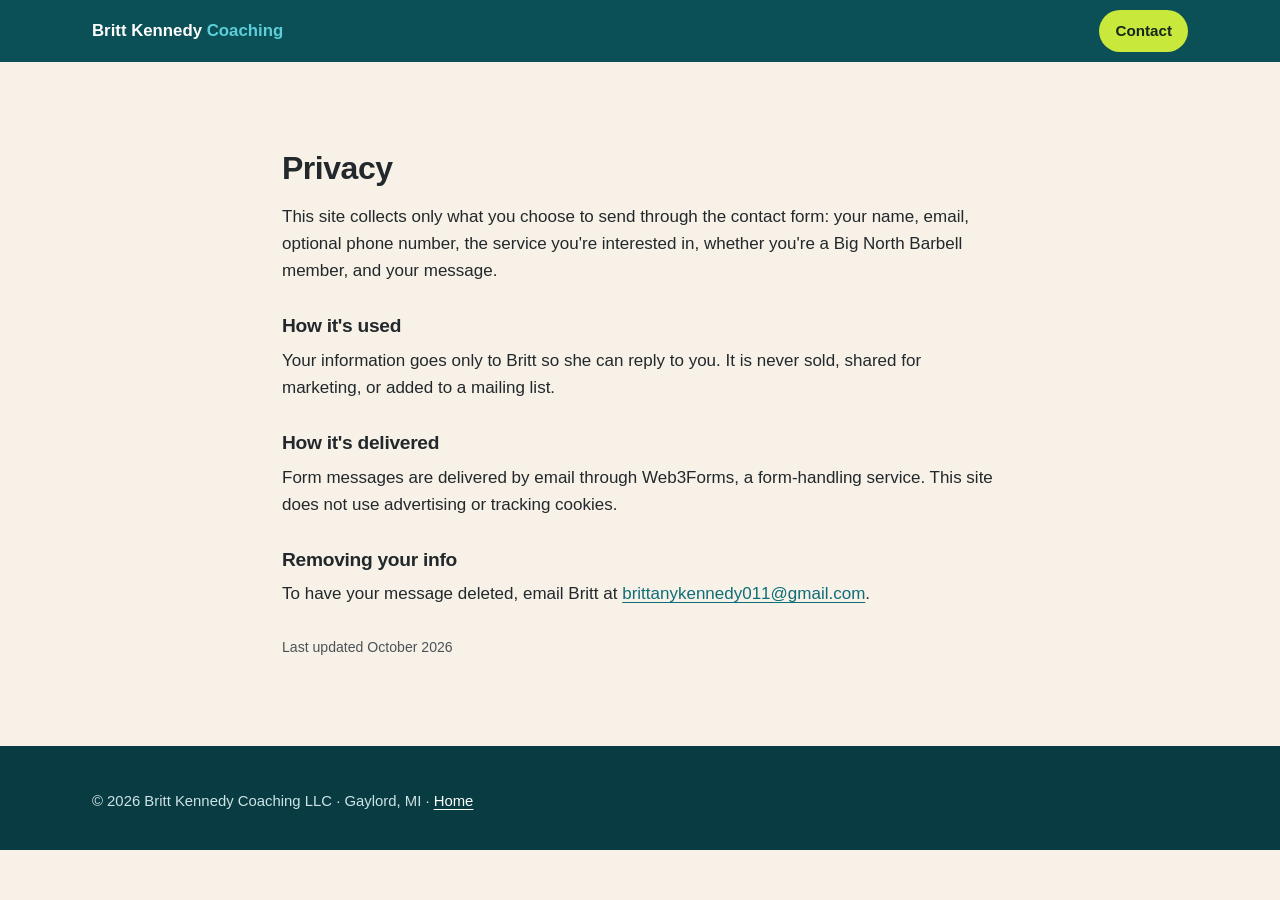
==== privacy.html @ 1f069a5f "Britt Kennedy Coaching site (preview)" ====
<!doctype html>
<html lang="en">
<head>
<meta charset="utf-8">
<meta name="viewport" content="width=device-width, initial-scale=1">
<title>Privacy | Britt Kennedy Coaching</title>
<meta name="description" content="How Britt Kennedy Coaching handles information sent through the contact form.">
<meta name="robots" content="noindex, nofollow"><!-- TEMPORARY: remove when brittkennedycoaching.com is connected -->
<link rel="canonical" href="https://brittkennedycoaching.com/privacy.html">
<link rel="icon" href="data:image/svg+xml,%3Csvg xmlns='http://www.w3.org/2000/svg' viewBox='0 0 32 32'%3E%3Crect width='32' height='32' rx='6' fill='%230b4f57'/%3E%3Ctext x='16' y='22' font-family='Arial' font-size='15' font-weight='700' fill='white' text-anchor='middle'%3EBK%3C/text%3E%3C/svg%3E">
<link rel="stylesheet" href="styles.css">
</head>
<body style="padding-bottom:0">
<header class="site-header"><div class="wrap header-inner"><a class="brand" href="index.html">Britt Kennedy <span>Coaching</span></a><nav aria-label="Main" style="display:flex"><a href="index.html#contact" class="nav-cta">Contact</a></nav></div></header>
<main class="section legal"><div class="wrap narrow">
<h1>Privacy</h1>
<p>This site collects only what you choose to send through the contact form: your name, email, optional phone number, the service you're interested in, whether you're a Big North Barbell member, and your message.</p>
<h2>How it's used</h2>
<p>Your information goes only to Britt so she can reply to you. It is never sold, shared for marketing, or added to a mailing list.</p>
<h2>How it's delivered</h2>
<!-- OPEN ITEM: update the processor name if a different form service is used. -->
<p>Form messages are delivered by email through Web3Forms, a form-handling service. This site does not use advertising or tracking cookies.</p>
<h2>Removing your info</h2>
<p>To have your message deleted, email Britt at <a href="mailto:brittanykennedy011@gmail.com">brittanykennedy011@gmail.com</a>.</p>
<p class="fine" style="text-align:left;margin-top:2em">Last updated October 2026</p>
</div></main>
<footer class="site-footer"><div class="wrap"><p>© 2026 Britt Kennedy Coaching LLC · Gaylord, MI · <a href="index.html">Home</a></p></div></footer>
</body>
</html>
---- styles.css ----
:root{
  /* ===== PALETTE (derived from Brittany's photos: aqua shorts/headband/bar, sand, neon yellow-green from her shoes in the squat video). Every color on the site is defined here. ===== */
  --aqua:#5ccfd9;          /* main brand color (card headers, frames, icons, accents on dark) */
  --aqua-2:#7dd9e3;        /* lighter aqua (text on deep teal, hover) */
  --aqua-soft:#d6f2f5;     /* aqua tint */
  --teal:#0b4f57;          /* primary brand (header, hero, dark cards) */
  --teal-2:#0e6e77;        /* primary, lighter (hover, couples and besties header, links) */
  --teal-deep:#083c42;     /* hero gradient end, footer */
  --teal-soft:#e0f5f7;     /* light tint (contact bg, icon bg) */
  --accent:#c8e83c;        /* shoe neon yellow-green: CTAs, featured card, offer band (dark text on it) */
  --accent-2:#d6f06a;      /* accent, lighter (hover, accent text on dark) */
  --accent-soft:#eef8c8;   /* accent tint (icon bg) */
  --accent-softer:#f5fbdf; /* accent tint (featured price boxes) */
  --accent-ink:#16261a;    /* text on accent */
  --accent-ink-2:#33450f;  /* secondary text on accent */
  --accent-text:#4f6300;   /* dark olive text on light bg (kickers), AA on sand/cream/aqua tint */
  --sand:#efe4d2;          /* warm section bg */
  --cream:#f7f1e7;         /* page bg */
  --white:#fff;
  --ink:#22282b;           /* body text */
  --muted:#4b5357;         /* secondary text */
  --on-dark:#d3ecef;       /* secondary text on teal */
  --on-dark-2:#cde3e6;     /* footer text */
  --line:#e2d5bf;          /* borders */
  --field-line:#c9cfd1;    /* form field borders */
  --error:#a12d1a;
  --glass:rgba(255,255,255,.1);
  --glass-2:rgba(255,255,255,.07);
  --glass-line:rgba(255,255,255,.25);
  --glass-line-2:rgba(255,255,255,.18);
  --glass-line-3:rgba(255,255,255,.15);
  --ghost-line:rgba(255,255,255,.7);
  --shadow:rgba(11,79,87,.12);
  --shadow-accent:rgba(200,232,60,.35);
  --shadow-dark:rgba(0,0,0,.25);
  --radius:14px; --wrap:1140px;
  --font:-apple-system,BlinkMacSystemFont,"Segoe UI",Roboto,"Helvetica Neue",Arial,sans-serif;
}
*,*::before,*::after{box-sizing:border-box}
html{scroll-behavior:smooth;-webkit-text-size-adjust:100%}
body{margin:0;font-family:var(--font);color:var(--ink);background:var(--cream);line-height:1.6;font-size:17px;padding-bottom:80px}
img{max-width:100%;height:auto;display:block}
a{color:var(--teal-2);text-underline-offset:3px}
h1,h2,h3{line-height:1.15;margin:0 0 .5em;letter-spacing:-.015em}
h2{font-size:clamp(1.7rem,4.5vw,2.5rem);font-weight:800}
h3{font-size:1.15rem;font-weight:700}
p{margin:0 0 1em}
.wrap{max-width:var(--wrap);margin:0 auto;padding:0 22px}
.narrow{max-width:760px}
.skip{position:absolute;left:-999px}.skip:focus{left:12px;top:12px;background:var(--white);padding:8px;z-index:99}
svg{width:100%;height:100%;fill:none;stroke:currentColor;stroke-width:2;stroke-linecap:round;stroke-linejoin:round}

/* header */
.site-header{position:sticky;top:0;background:var(--teal);z-index:10}
.header-inner{display:flex;align-items:center;justify-content:space-between;height:62px}
.brand{font-weight:800;color:var(--white);text-decoration:none;margin:0;font-size:1.05rem}
.brand span{color:var(--accent-2);font-weight:600}
nav{display:none;gap:26px;align-items:center}
nav a{color:var(--on-dark);text-decoration:none;font-size:.95rem;font-weight:500}
nav a:hover{color:var(--white)}
nav .nav-cta{background:var(--accent);color:var(--accent-ink);padding:9px 16px;border-radius:999px;font-weight:700}
nav .nav-cta:hover{background:var(--accent-2);color:var(--accent-ink)}

/* buttons */
.btn{display:inline-block;background:var(--teal);color:var(--white);text-decoration:none;font-weight:700;font-size:1rem;
  padding:14px 26px;border-radius:999px;border:2px solid transparent;cursor:pointer;font-family:inherit;transition:background .15s,transform .15s}
.btn:hover{background:var(--teal-2);transform:translateY(-1px)}
.btn-accent{background:var(--accent);color:var(--accent-ink)}
.btn-accent:hover{background:var(--accent-2)}
.btn-ghost{background:transparent;color:var(--white);border-color:var(--ghost-line)}
.btn-ghost:hover{background:var(--glass)}
.btn-dark{background:var(--teal);color:var(--white)}
.btn-block{display:block;width:100%;text-align:center}
.btn:disabled{opacity:.6;cursor:default}
.btn:focus-visible,a:focus-visible,input:focus-visible,select:focus-visible,textarea:focus-visible,summary:focus-visible{outline:3px solid var(--accent);outline-offset:3px}

/* hero */
.hero{background:linear-gradient(135deg,var(--teal) 0%,var(--teal-deep) 100%);color:var(--white);padding:48px 0 56px;position:relative;overflow:hidden}
.hero::after{content:"";position:absolute;right:-120px;top:-120px;width:380px;height:380px;border-radius:50%;background:var(--accent);opacity:.14}
.hero-grid{display:grid;gap:36px;position:relative;z-index:1}
.benefit{font-size:clamp(1.6rem,5.5vw,2.9rem);font-weight:800;line-height:1.1;letter-spacing:-.02em;margin-bottom:16px}
.hero h1{font-size:clamp(1rem,2.6vw,1.2rem);font-weight:700;color:var(--accent-2);text-transform:uppercase;letter-spacing:.06em;line-height:1.4;margin-bottom:14px}
.lede{font-size:1.1rem;color:var(--on-dark);max-width:46ch;margin-bottom:26px}
.hero-ctas{display:flex;flex-wrap:wrap;gap:12px;margin-bottom:26px}
.badges{list-style:none;padding:0;margin:0;display:flex;flex-wrap:wrap;gap:8px}
.badges li{font-size:.82rem;font-weight:600;background:var(--glass);border:1px solid var(--glass-line);padding:6px 12px;border-radius:999px}
.hero-photo{position:relative;max-width:460px;width:100%;justify-self:center}
.hero-photo::before{content:"";position:absolute;inset:16px -16px -16px 16px;border-radius:24px;background:var(--accent)}
.hero-photo img{position:relative;border-radius:24px;aspect-ratio:1/1;object-fit:cover;object-position:50% 30%;width:100%}

/* sections */
.section{padding:64px 0}
.sand{background:var(--sand)}
.teal{background:var(--teal);color:var(--white)}
.teal .kicker{color:var(--accent-2)}
.teal-soft{background:var(--teal-soft)}
.kicker{text-transform:uppercase;letter-spacing:.14em;font-size:.78rem;font-weight:800;color:var(--accent-text);margin-bottom:10px}
.section-sub{color:var(--muted);margin:-4px 0 30px;max-width:56ch}

/* who */
.who-grid{list-style:none;padding:0;margin:30px 0 0;display:grid;gap:16px}
.who-grid li{display:flex;gap:14px;align-items:flex-start;background:var(--white);border-radius:var(--radius);padding:20px;border:1px solid var(--line)}
.who-grid h3{margin-bottom:.25em;font-size:1.05rem}
.who-grid p{margin:0;color:var(--muted);font-size:.95rem}
.tick{flex:0 0 34px;height:34px;border-radius:50%;background:var(--accent);color:var(--accent-ink);padding:7px}

/* services */
.svc-grid{display:grid;gap:18px;margin-top:30px}
.svc{background:var(--white);border-radius:var(--radius);padding:26px 24px;border:1px solid var(--line);border-top:5px solid var(--teal)}
.svc:nth-child(2n){border-top-color:var(--accent)}
.icon{display:block;width:48px;height:48px;border-radius:12px;background:var(--teal-soft);color:var(--teal);padding:10px;margin-bottom:16px}
.svc:nth-child(2n) .icon{background:var(--accent-soft);color:var(--accent-text)}
.svc p{color:var(--muted);margin:0;font-size:.97rem}

/* steps */
.steps{list-style:none;padding:0;margin:30px 0 0;display:grid;gap:18px}
.steps li{background:var(--glass-2);border:1px solid var(--glass-line-2);border-radius:var(--radius);padding:24px}
.num{display:inline-grid;place-items:center;width:40px;height:40px;border-radius:50%;background:var(--accent);color:var(--accent-ink);font-weight:800;font-size:1.1rem;margin-bottom:12px}
.steps p{color:var(--on-dark);margin:0}

/* pricing */
.cards{display:grid;gap:22px}
.card{background:var(--white);border-radius:var(--radius);overflow:hidden;display:flex;flex-direction:column;box-shadow:0 6px 24px var(--shadow);border:1px solid var(--line)}
.card-head{background:var(--teal);color:var(--white);padding:22px 24px}
.card-head h3{margin-bottom:.3em}
.card-head p{margin:0;color:var(--on-dark);font-size:.93rem}
.card.featured{box-shadow:0 14px 36px var(--shadow-accent);border-color:var(--accent)}
.card.featured .card-head{background:var(--accent);color:var(--accent-ink)}
.card.featured .card-head p{color:var(--accent-ink-2)}
.card-body{padding:22px 24px 24px;display:flex;flex-direction:column;flex:1}
.prices{display:grid;grid-template-columns:1fr 1fr;gap:12px;margin:0 0 6px}
.prices div{background:var(--sand);border-radius:10px;padding:12px 14px}
.card.featured .prices div{background:var(--accent-softer)}
.prices dt{font-size:.78rem;text-transform:uppercase;letter-spacing:.08em;color:var(--muted);font-weight:700}
.prices dd{margin:2px 0 0;font-size:2rem;font-weight:800;color:var(--teal)}
.unit{color:var(--muted);font-size:.9rem;margin-bottom:20px;flex:1}
.notes{list-style:none;padding:0;margin:28px 0 0;display:grid;gap:8px;color:var(--muted)}
.notes li{padding-left:20px;position:relative}
.notes li::before{content:"";position:absolute;left:0;top:.6em;width:8px;height:8px;border-radius:50%;background:var(--accent)}

/* about */
.about-grid{display:grid;gap:36px;align-items:center}
.about-panel{background:var(--teal);color:var(--white);border-radius:24px;aspect-ratio:1/1;max-width:340px;width:100%;display:flex;flex-direction:column;justify-content:center;align-items:center;gap:10px;position:relative;overflow:hidden}
.about-panel::after{content:"";position:absolute;bottom:-60px;left:-60px;width:200px;height:200px;border-radius:50%;background:var(--accent);opacity:.9}
.initials{font-size:5rem;font-weight:800;letter-spacing:.04em;position:relative;z-index:1}
.panel-line{position:relative;z-index:1;text-align:center;color:var(--on-dark);font-weight:600}
.creds{list-style:none;padding:0;margin:0 0 26px;display:grid;gap:10px}
.creds li{padding-left:30px;position:relative;font-weight:500}
.creds li::before{content:"";position:absolute;left:0;top:.2em;width:20px;height:20px;border-radius:50%;background:var(--accent)}

/* gym */
.gym-grid{display:grid;gap:10px 40px}
.links{display:flex;flex-wrap:wrap;gap:12px 24px;font-weight:700}

/* faq */
.faq{display:grid;gap:12px;margin-top:24px}
.faq details{background:var(--white);border-radius:var(--radius);border:1px solid var(--line);padding:18px 22px}
.faq summary{font-weight:700;cursor:pointer;list-style:none;position:relative;padding-right:28px}
.faq summary::-webkit-details-marker{display:none}
.faq summary::after{content:"+";position:absolute;right:0;top:-2px;font-size:1.4rem;color:var(--accent-text);font-weight:700}
.faq details[open] summary::after{content:"–"}
.faq details p{margin:10px 0 0;color:var(--muted)}

/* offer band */
.offer-band{background:var(--accent);color:var(--accent-ink);padding:40px 0}
.offer-inner{display:grid;gap:18px;align-items:center}
.offer-title{font-size:clamp(1.4rem,4vw,1.9rem);font-weight:800;margin:0 0 4px;letter-spacing:-.01em}
.offer-band p{margin:0}

/* contact */
.contact-grid{display:grid;gap:32px}
.contact-list{list-style:none;padding:0;margin:20px 0 0;display:grid;gap:12px}
.contact-list li{display:flex;flex-direction:column}
.contact-list strong{font-size:.78rem;text-transform:uppercase;letter-spacing:.1em;color:var(--accent-text)}
.contact-list a{word-break:break-all}
form{display:grid;gap:18px;background:var(--white);border-radius:var(--radius);padding:24px;box-shadow:0 8px 28px var(--shadow)}
.row{display:grid;gap:18px}
.field{display:flex;flex-direction:column;gap:6px;border:0;padding:0;margin:0;min-width:0}
label,legend{font-weight:700;font-size:.95rem;padding:0}
.opt{font-weight:400;color:var(--muted)}
input[type=text],input[type=email],input[type=tel],select,textarea{
  font:inherit;font-size:16px;padding:12px 14px;border:1px solid var(--field-line);border-radius:10px;background:var(--white);color:var(--ink);width:100%}
textarea{resize:vertical}
.radios{display:flex;gap:20px;padding-top:10px}
.radios label{font-weight:400;display:flex;align-items:center;gap:6px}
.radios input{accent-color:var(--teal);width:18px;height:18px}
.hp{position:absolute!important;left:-9999px!important;opacity:0;height:0;width:0}
.fine{font-size:.88rem;color:var(--muted);text-align:center;margin:0}
.form-status{font-size:.95rem;color:var(--error);text-align:center;margin:0;min-height:1em}
.thanks{background:var(--white);border-radius:var(--radius);padding:32px;text-align:center;border-top:5px solid var(--accent)}
.thanks:focus{outline:none}

/* footer */
.site-footer{background:var(--teal-deep);color:var(--on-dark-2);padding:44px 0 30px;font-size:.93rem}
.site-footer a{color:var(--white)}
.footer-inner{display:grid;gap:22px}
.site-footer p{margin:0 0 6px}
.site-footer .brand{margin-bottom:8px}
.copy{font-size:.85rem;border-top:1px solid var(--glass-line-3);padding-top:18px}

.sticky-cta{position:fixed;left:16px;right:16px;bottom:14px;text-align:center;z-index:20;box-shadow:0 8px 24px var(--shadow-dark);transition:opacity .2s,transform .2s}
.sticky-cta.is-hidden{opacity:0;transform:translateY(20px);pointer-events:none}

.legal h1{font-size:2rem}
.legal h2{font-size:1.2rem;margin-top:1.6em}

@media (min-width:720px){
  body{padding-bottom:0}
  .sticky-cta{display:none}
  nav{display:flex}
  .section{padding:88px 0}
  .who-grid{grid-template-columns:1fr 1fr}
  .svc-grid{grid-template-columns:1fr 1fr}
  .steps{grid-template-columns:repeat(3,1fr);gap:24px}
  .row{grid-template-columns:1fr 1fr}
  .about-grid{grid-template-columns:320px 1fr;gap:60px}
  .gym-grid{grid-template-columns:1fr 1fr;align-items:end}
  .offer-inner{grid-template-columns:1fr auto}
  .footer-inner{grid-template-columns:1fr 1fr}
  .copy{grid-column:1/-1}
  form{padding:32px}
}
@media (min-width:960px){
  .hero{padding:80px 0 96px}
  .hero-grid{grid-template-columns:1.15fr .85fr;align-items:center;gap:56px}
  .who-grid{grid-template-columns:repeat(4,1fr)}
  .who-grid li{flex-direction:column}
  .svc-grid{grid-template-columns:repeat(4,1fr)}
  .cards{grid-template-columns:repeat(3,1fr);align-items:stretch}
  .card.featured{transform:translateY(-10px)}
  .contact-grid{grid-template-columns:.8fr 1.2fr;gap:56px}
}
@media (prefers-reduced-motion:reduce){html{scroll-behavior:auto}*{transition:none!important}}

/* confirmed-facts additions */
.unit-tight{color:var(--muted);font-size:.9rem;margin-bottom:12px}
.includes{list-style:none;padding:0;margin:0 0 20px;display:grid;gap:8px;flex:1;font-size:.93rem}
.includes li{padding-left:26px;position:relative}
.includes li::before{content:"";position:absolute;left:0;top:.2em;width:18px;height:18px;border-radius:50%;background:var(--accent)}
.couples-besties-card{margin-top:22px}
.couples-besties-card .card-head{background:var(--teal-2)}
.gallery-grid{display:grid;gap:16px;grid-template-columns:repeat(auto-fit,minmax(240px,1fr))}
.gallery-grid img,.gallery-grid video{border-radius:var(--radius);width:100%;height:auto}
@media (min-width:960px){
  .couples-besties-card{display:grid;grid-template-columns:1fr 2fr}
  .couples-besties-card .card-head{display:flex;flex-direction:column;justify-content:center}
  .couples-besties-body{display:grid;grid-template-columns:1.4fr .8fr .9fr;gap:20px;align-items:center}
  .couples-besties-body .prices,.couples-besties-body .unit{margin:0}
}
.couples-besties-body .btn{white-space:nowrap;padding-left:18px;padding-right:18px}

/* CSS-drawn check marks (color from --accent-ink) */
.creds li::after,.includes li::after{content:"";position:absolute;left:7px;top:calc(.2em + 4px);width:5px;height:9px;border:solid var(--accent-ink);border-width:0 2.5px 2.5px 0;transform:rotate(45deg)}
.includes li::after{left:6.5px;top:calc(.2em + 3.5px);width:4.5px;height:8px}

/* hero colored panel (photo slot placeholder) */
.hero-panel{position:relative;border-radius:24px;aspect-ratio:1/1;width:100%;background:linear-gradient(160deg,var(--teal-2) 0%,var(--teal) 70%);border:1px solid var(--glass-line);
  display:flex;flex-direction:column;justify-content:center;padding:36px 32px;overflow:hidden}
.hero-panel::after{content:"";position:absolute;right:-70px;bottom:-70px;width:220px;height:220px;border-radius:50%;background:var(--accent);opacity:.9}
.panel-mark{font-size:3.4rem;font-weight:800;line-height:1;color:var(--accent-2);letter-spacing:.03em;margin-bottom:14px}
.panel-name{font-size:1.5rem;font-weight:800;margin:0}
.panel-role{color:var(--on-dark);margin:0 0 18px}
.panel-creds{list-style:none;padding:0;margin:0 0 18px;display:flex;flex-wrap:wrap;gap:8px;position:relative;z-index:1;max-width:92%}
.panel-creds li{font-size:.8rem;font-weight:600;background:var(--glass);border:1px solid var(--glass-line);padding:6px 11px;border-radius:999px}
.panel-where{position:relative;z-index:1;margin:0;font-size:.85rem;font-weight:700;letter-spacing:.06em;text-transform:uppercase;color:var(--accent-2)}
.hero-panel{aspect-ratio:auto;display:block}
.panel-mark{display:block}
@media (min-width:960px){.hero-panel{aspect-ratio:1/1;display:flex}}

/* ===== photo-derived palette application ===== */
.brand span{color:var(--aqua)}
.hero::after{background:var(--aqua);opacity:.16}
.hero-photo::before{background:var(--aqua)}
.hero-photo img{aspect-ratio:5/4;object-position:50% 40%}
.badges li{border-color:var(--aqua-2)}
.teal .kicker{color:var(--aqua-2)}
.tick{background:var(--aqua);color:var(--ink)}
.icon{background:var(--aqua-soft);color:var(--teal)}
.svc{border-top-color:var(--aqua)}
.svc:nth-child(2n){border-top-color:var(--accent)}
.svc:nth-child(2n) .icon{background:var(--accent-soft);color:var(--accent-text)}
.card-head{background:var(--aqua);color:var(--ink)}
.card-head p{color:var(--ink)}
.card.featured .card-head{background:var(--accent);color:var(--accent-ink)}
.couples-besties-card .card-head{background:var(--teal-2);color:var(--white)}
.couples-besties-card .card-head p{color:var(--on-dark)}
.prices dd{color:var(--teal)}
.about-photo{max-width:360px;width:100%;position:relative}
.about-photo::before{content:"";position:absolute;inset:14px -14px -14px 14px;border-radius:24px;background:var(--aqua)}
.about-photo img{position:relative;border-radius:24px;aspect-ratio:4/5;object-fit:cover;width:100%}
.gallery-section{background:var(--sand)}
.gallery-grid{margin-top:26px;grid-template-columns:repeat(2,1fr);gap:12px}
.gallery-grid figure{margin:0}
.gallery-grid img,.gallery-grid video{display:block;border-radius:var(--radius);aspect-ratio:4/5;object-fit:cover;width:100%;height:auto;border-bottom:5px solid var(--aqua);background:var(--teal)}
.gallery-grid figure:nth-child(2) img{border-bottom-color:var(--accent)}
/* Portrait videos: same 4:5 card as the photos, anchored to the bottom so feet are never trimmed */
.gallery-grid video{object-position:50% 100%;border-bottom-color:var(--accent);cursor:pointer}
.gallery-grid video:focus-visible{outline:3px solid var(--accent);outline-offset:3px}
@media (min-width:720px){.gallery-grid{gap:20px;grid-template-columns:repeat(4,1fr)}}

/* training + nutrition bundle (add-on band in pricing) */
.bundle-card{margin-top:22px;padding:24px;gap:18px;border:2px solid var(--accent);border-left-width:8px;background:var(--white);box-shadow:0 10px 30px var(--shadow-accent)}
.bundle-tag{display:inline-block;margin:0 0 10px;padding:4px 12px;border-radius:999px;background:var(--accent);color:var(--accent-ink);font-size:.78rem;font-weight:800;letter-spacing:.08em;text-transform:uppercase}
.bundle-intro h3{margin:0 0 .35em;color:var(--teal)}
.bundle-intro p:last-child{margin:0;color:var(--ink)}
.bundle-price{background:var(--accent-softer);border-radius:10px;padding:12px 16px}
.bundle-amount{margin:0;color:var(--teal);line-height:1.1}
.bundle-dollars{font-size:2.2rem;font-weight:800}
.bundle-per{font-size:.95rem;font-weight:700;color:var(--muted)}
.bundle-regular{margin:4px 0 0;font-size:.9rem;color:var(--muted)}
.bundle-regular s{text-decoration-thickness:2px}
@media (min-width:960px){
  .bundle-card{display:grid;grid-template-columns:1.6fr 1fr auto;align-items:center;gap:28px;padding:26px 30px}
  .bundle-card .btn{white-space:nowrap;padding-left:22px;padding-right:22px}
}

/* reviews (hidden until testimonials.json has entries) */
[hidden]{display:none!important}
.reviews-section{background:var(--cream)}
.reviews-grid{display:grid;gap:18px;margin-top:26px;grid-template-columns:1fr}
.review-card{margin:0;background:var(--white);border-radius:var(--radius);border-top:6px solid var(--accent);box-shadow:0 8px 24px var(--shadow);padding:30px 26px 24px;display:flex;flex-direction:column;position:relative}
.review-card::before{content:"\201C";font-size:4.2rem;line-height:1;font-weight:800;color:var(--teal);position:absolute;top:10px;left:22px;opacity:.9}
.review-card blockquote{margin:38px 0 18px;flex:1}
.review-card blockquote p{margin:0;color:var(--ink);font-size:1.02rem}
.review-card figcaption{display:flex;flex-wrap:wrap;align-items:center;gap:10px;border-top:1px solid var(--line);padding-top:14px}
.review-name{font-weight:800;color:var(--teal)}
.review-tag{font-size:.78rem;font-weight:700;background:var(--teal-soft);color:var(--teal);padding:4px 10px;border-radius:999px}
@media (min-width:720px){.reviews-grid{grid-template-columns:repeat(3,1fr);gap:22px}}

/* contact form fallback note (shown while no Web3Forms key is set) */
.form-fallback{background:var(--accent-softer);border-left:5px solid var(--accent);border-radius:10px;padding:12px 14px;font-size:.95rem;color:var(--ink);margin:0 0 14px}
.form-fallback a{color:var(--teal-2);font-weight:700}
.form-status.is-info{color:var(--ink)}
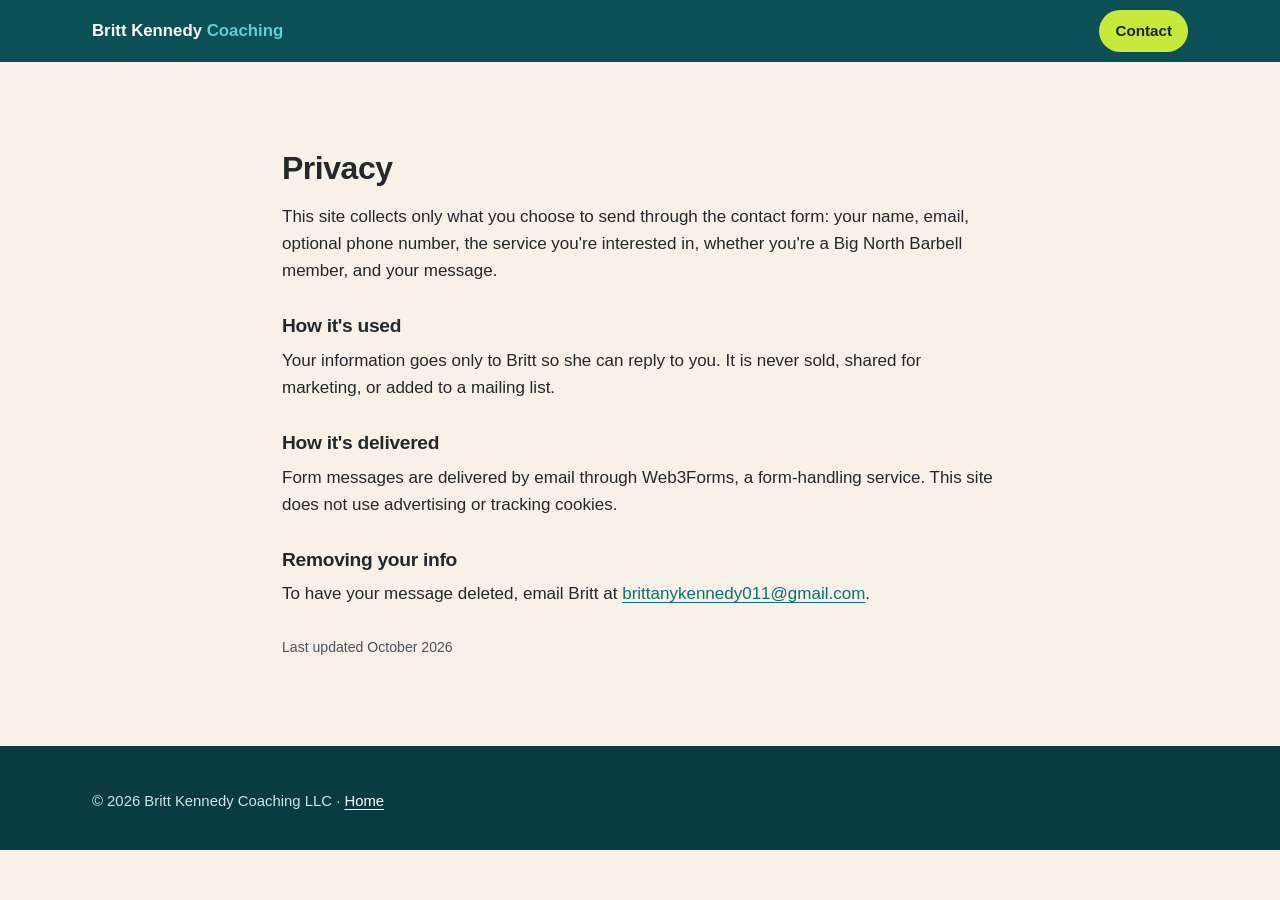
==== commit a2c321fe: "Add recipes, culinary credential, remove Gaylord from visible copy" ====
--- a/privacy.html
+++ b/privacy.html
@@ -24,6 +24,6 @@
 <p>To have your message deleted, email Britt at <a href="mailto:brittanykennedy011@gmail.com">brittanykennedy011@gmail.com</a>.</p>
 <p class="fine" style="text-align:left;margin-top:2em">Last updated October 2026</p>
 </div></main>
-<footer class="site-footer"><div class="wrap"><p>© 2026 Britt Kennedy Coaching LLC · Gaylord, MI · <a href="index.html">Home</a></p></div></footer>
+<footer class="site-footer"><div class="wrap"><p>© 2026 Britt Kennedy Coaching LLC · <a href="index.html">Home</a></p></div></footer>
 </body>
 </html>
--- a/styles.css
+++ b/styles.css
@@ -331,3 +331,31 @@
 .form-fallback{background:var(--accent-softer);border-left:5px solid var(--accent);border-radius:10px;padding:12px 14px;font-size:.95rem;color:var(--ink);margin:0 0 14px}
 .form-fallback a{color:var(--teal-2);font-weight:700}
 .form-status.is-info{color:var(--ink)}
+
+/* recipes (cream background, between About and the gallery) */
+.recipes-section{background:var(--cream)}
+.recipes-grid{display:grid;gap:30px;margin-top:8px;align-items:start}
+.recipe-photo{margin:0 14px 14px 0;max-width:360px;width:calc(100% - 14px);position:relative}
+.recipe-photo::before{content:"";position:absolute;inset:14px -14px -14px 14px;border-radius:24px;background:var(--accent)}
+.recipe-photo img{position:relative;border-radius:24px;aspect-ratio:4/5;object-fit:cover;width:100%}
+.recipe-cards{display:grid;gap:20px}
+.recipe-card .card-head{padding:16px 24px}
+.recipe-card .card-head h3{margin:0;font-size:1.25rem}
+.recipe-meatloaf .card-head{background:var(--teal-2);color:var(--white)}
+.recipe-sweet-potatoes .card-head{background:var(--aqua);color:var(--ink)}
+.recipe-card h4{text-transform:uppercase;letter-spacing:.12em;font-size:.75rem;font-weight:800;color:var(--accent-text);margin:0 0 10px}
+.recipe-ingredients{list-style:none;padding:0;margin:0 0 22px;display:grid;gap:7px;font-size:.97rem}
+.recipe-ingredients li{padding-left:20px;position:relative}
+.recipe-ingredients li::before{content:"";position:absolute;left:0;top:.55em;width:9px;height:9px;border-radius:50%;background:var(--accent);box-shadow:0 0 0 2px var(--accent-soft)}
+.recipe-steps{list-style:none;padding:0;margin:0;counter-reset:step;display:grid;gap:10px;font-size:.97rem}
+.recipe-steps li{counter-increment:step;padding-left:36px;position:relative;min-height:26px}
+.recipe-steps li::before{content:counter(step);position:absolute;left:0;top:0;width:26px;height:26px;border-radius:50%;background:var(--teal);color:var(--white);font-weight:800;font-size:.8rem;display:flex;align-items:center;justify-content:center}
+.recipe-credit{margin:30px 0 0;padding:12px 16px;background:var(--accent-softer);border-left:5px solid var(--accent);border-radius:10px;color:var(--ink);font-size:.95rem;max-width:760px}
+@media (min-width:720px){
+  .recipes-grid{grid-template-columns:300px 1fr;gap:48px}
+}
+@media (min-width:960px){
+  .recipes-grid{grid-template-columns:340px 1fr;gap:56px}
+  .recipe-cards{grid-template-columns:1fr 1fr;gap:22px}
+}
+@media (min-width:720px) and (max-width:899px){nav{gap:16px}nav a{font-size:.9rem}.nav-cta{white-space:nowrap}}
